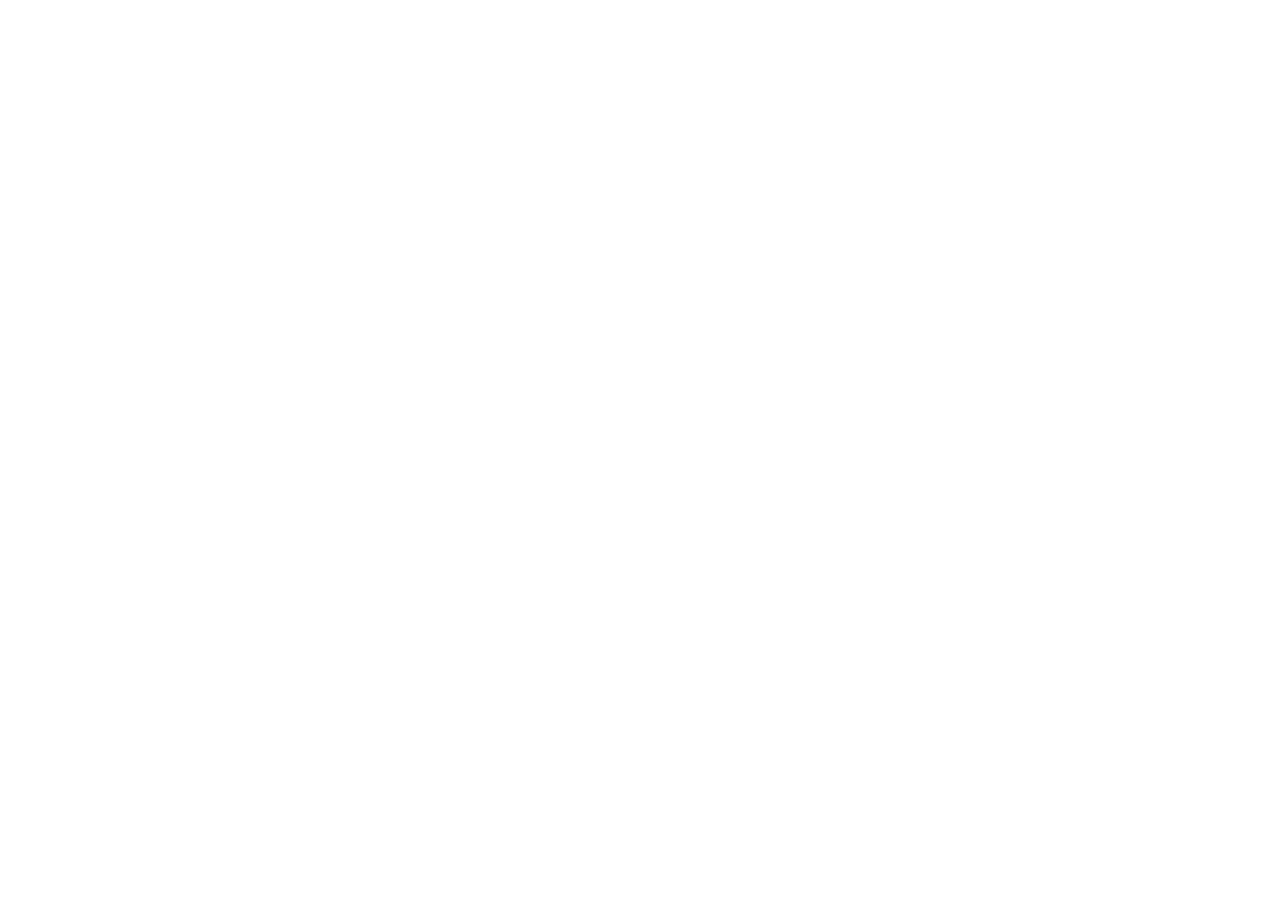
==== src/index.html @ f580fa95 "create new project" ====
<!DOCTYPE html>
<html lang="ko">

<head>
  <meta charset="UTF-8">
  <meta name="viewport" content="width=device-width, initial-scale=1.0">
  <title>My Web Page</title>
</head>

<body>

</body>

</html>
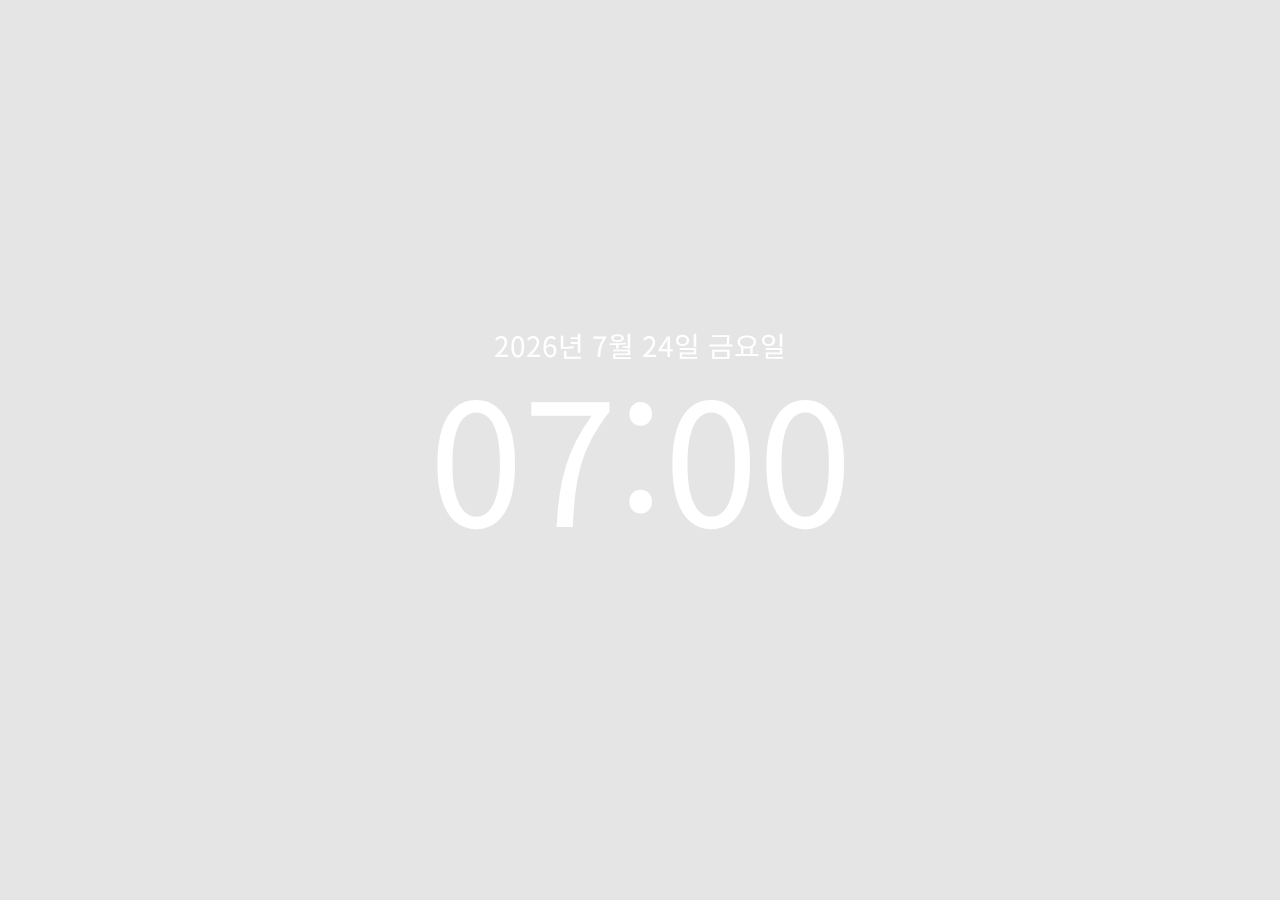
==== commit 0d6bac10: "add clock" ====
--- a/src/index.html
+++ b/src/index.html
@@ -5,10 +5,23 @@
   <meta charset="UTF-8">
   <meta name="viewport" content="width=device-width, initial-scale=1.0">
   <title>My Web Page</title>
+  <link rel="preconnect" href="https://fonts.googleapis.com" />
+  <link rel="preconnect" href="https://fonts.gstatic.com" crossorigin />
+  <link rel="stylesheet" href="https://fonts.googleapis.com/css2?family=Noto+Sans+KR:wght@300;400&display=swap" />
+  <link rel="stylesheet" href="./css/index.css" />
 </head>
 
 <body>
+  <div class="main-container">
+    <div class="main-wrapper">
+      <div class="today-info">
+        <div id="today-date"></div>
+        <div id="now-time"></div>
+      </div>
+    </div>
+  </div>
 
+  <script src="./js/clock.js"></script>
 </body>
 
 </html>--- a/src/css/index.css
+++ b/src/css/index.css
@@ -0,0 +1,46 @@
+:root {
+  --xlarge: 170px;
+  --large: 28px;
+  --medium: 18px;
+  --small: 16px;
+  --xsmall: 14px;
+  --xxsmall: 10px;
+}
+
+body {
+  width: 100%;
+  margin: 0 auto;
+  color: white;
+  font-family: 'Noto Sans KR', sans-serif;
+  background-size: cover;
+  background-position: center;
+  background-image: url('https://images.unsplash.com/photo-1698484072637-9253b9d197b4?q=80&w=3087&auto=format&fit=crop&ixlib=rb-4.0.3&ixid=M3wxMjA3fDB8MHxwaG90by1wYWdlfHx8fGVufDB8fHx8fA%3D%3D');
+  background-repeat: no-repeat;
+  background-attachment: fixed;
+}
+
+.main-container {
+  width: 100%;
+  height: 100vh;
+  display: flex;
+  justify-content: center;
+  align-items: center;
+  position: fixed;
+  background-color: rgba(0, 0, 0, 0.1);
+}
+
+.main-container .main-wrapper {
+  text-align: center;
+}
+
+/* 시계 */
+.main-wrapper #today-date {
+  font-size: var(--large);
+  font-weight: 400;
+}
+
+.main-wrapper #now-time {
+  margin-top: -35px;
+  font-size: var(--xlarge);
+  font-weight: 400;
+}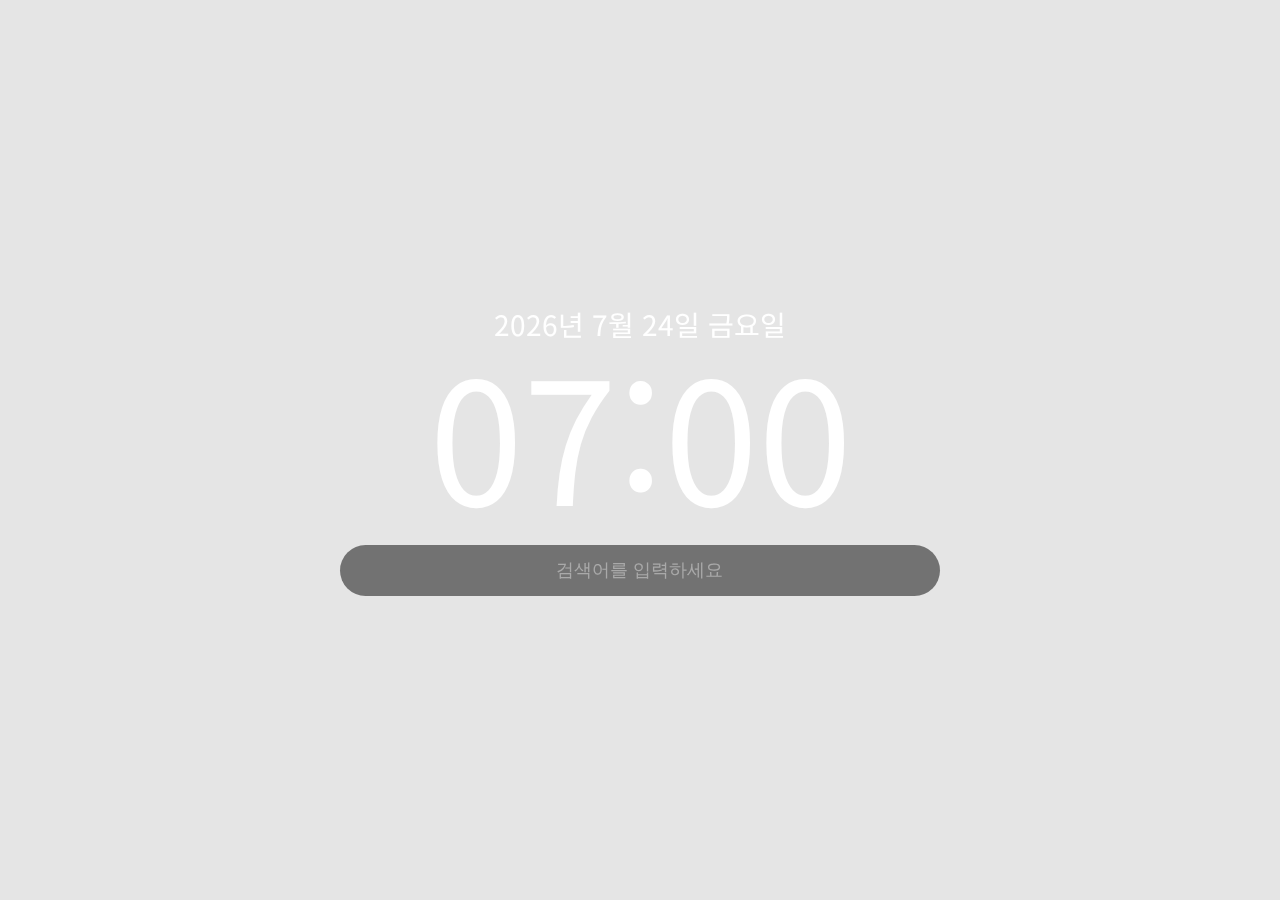
==== commit bf6f92f3: "add search" ====
--- a/src/index.html
+++ b/src/index.html
@@ -18,10 +18,15 @@
         <div id="today-date"></div>
         <div id="now-time"></div>
       </div>
+
+      <div class="search">
+        <input id="search-input" placeholder="검색어를 입력하세요" />
+      </div>
     </div>
   </div>
 
   <script src="./js/clock.js"></script>
+  <script src="./js/search.js"></script>
 </body>
 
 </html>--- a/src/css/index.css
+++ b/src/css/index.css
@@ -26,11 +26,8 @@
   justify-content: center;
   align-items: center;
   position: fixed;
+  text-align: center;
   background-color: rgba(0, 0, 0, 0.1);
-}
-
-.main-container .main-wrapper {
-  text-align: center;
 }
 
 /* 시계 */
@@ -43,4 +40,22 @@
   margin-top: -35px;
   font-size: var(--xlarge);
   font-weight: 400;
+}
+
+/* 검색 */
+.main-wrapper #search-input {
+  width: 600px;
+  margin-top: -10px;
+  padding: 15px 0px;
+  border: 0px;
+  border-radius: 30px;
+  color: white;
+  font-size: var(--medium);
+  text-align: center;
+  background-color: rgba(0, 0, 0, 0.5);
+}
+
+.main-wrapper #search-input::placeholder {
+  color: rgb(169, 169, 169);
+  font-size: var(--medium);
 }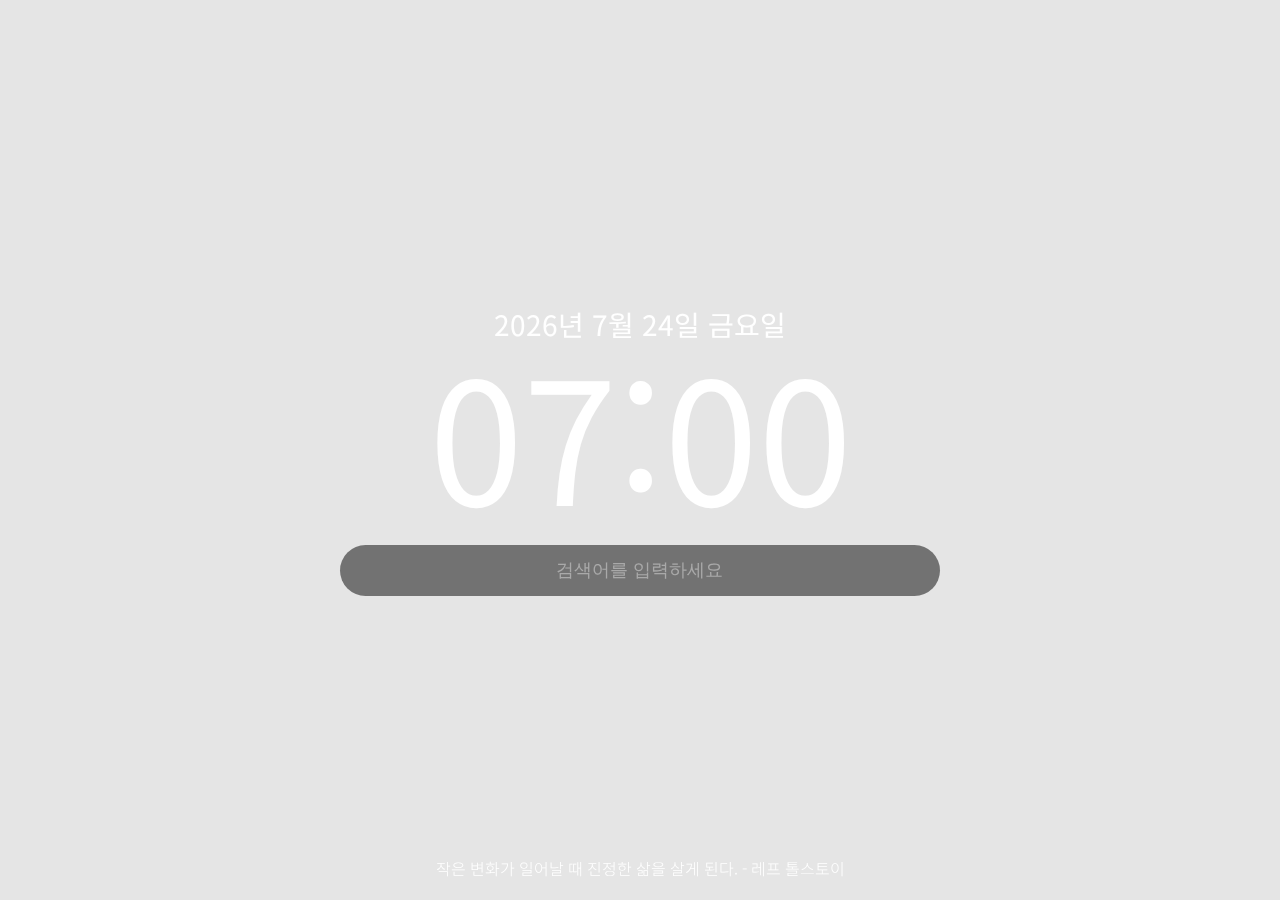
==== commit 7dd40005: "add quote" ====
--- a/src/index.html
+++ b/src/index.html
@@ -22,11 +22,14 @@
       <div class="search">
         <input id="search-input" placeholder="검색어를 입력하세요" />
       </div>
+
+      <div id="quote"></div>
     </div>
   </div>
 
   <script src="./js/clock.js"></script>
   <script src="./js/search.js"></script>
+  <script src="./js/quote.js"></script>
 </body>
 
 </html>--- a/src/css/index.css
+++ b/src/css/index.css
@@ -58,4 +58,15 @@
 .main-wrapper #search-input::placeholder {
   color: rgb(169, 169, 169);
   font-size: var(--medium);
+}
+
+/* 명언 */
+#quote {
+  position: fixed;
+  right: 0;
+  bottom: 0;
+  left: 0;
+  margin-bottom: 20px;
+  font-size: var(--small);
+  font-weight: 300;
 }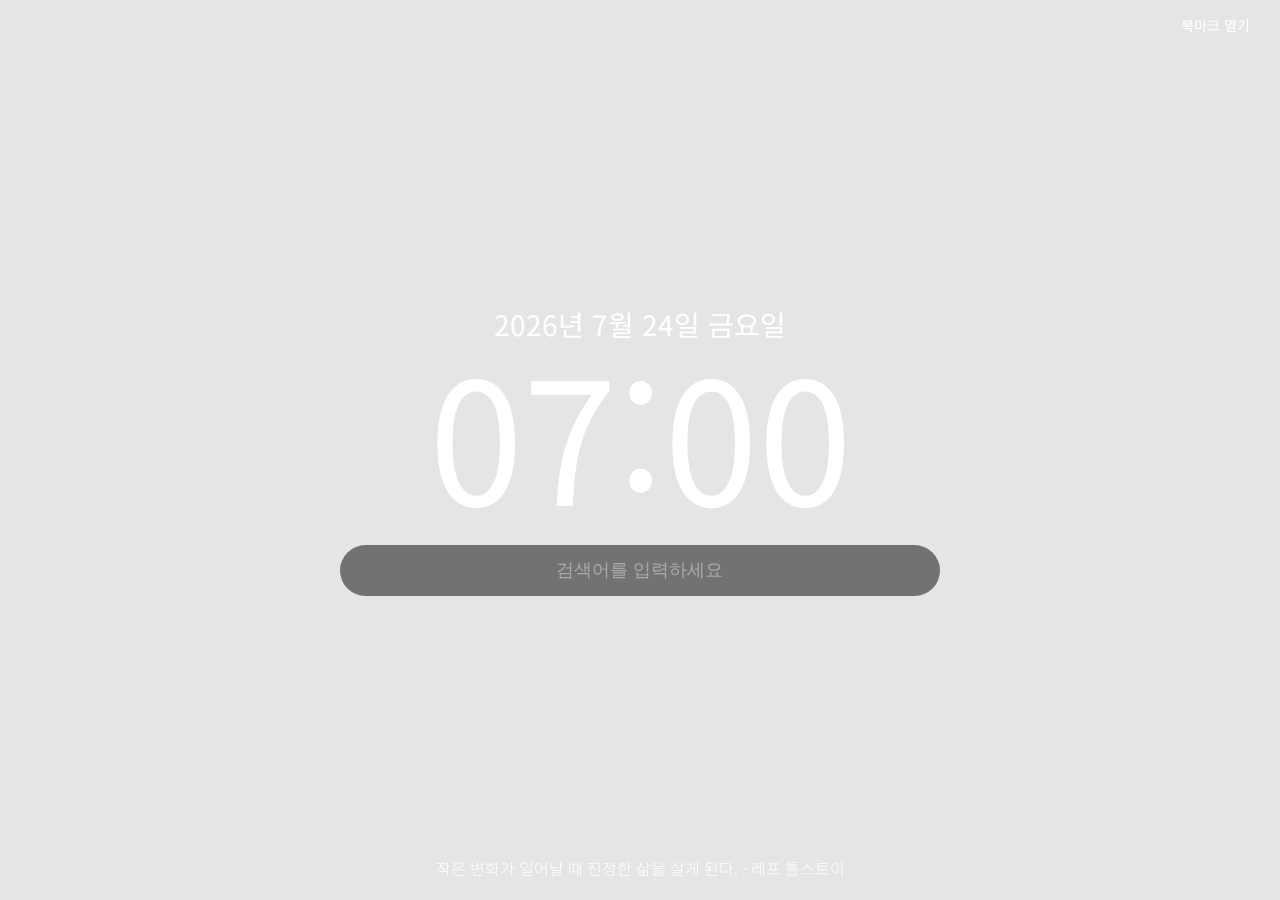
==== commit 6e66c427: "add bookmark toggle" ====
--- a/src/index.html
+++ b/src/index.html
@@ -14,22 +14,38 @@
 <body>
   <div class="main-container">
     <div class="main-wrapper">
+      <!-- clock.js -->
       <div class="today-info">
         <div id="today-date"></div>
         <div id="now-time"></div>
       </div>
 
+      <!-- search.js -->
       <div class="search">
         <input id="search-input" placeholder="검색어를 입력하세요" />
       </div>
 
+      <!-- quote.js -->
       <div id="quote"></div>
+
+      <!-- bookmarkToggle.js -->
+      <div id="bookmark-bar"></div>
+
+      <div id="bookmark-close-btn" class="bookmark-btn close">
+        <div id="bookmark-close-btn-text" class="btn-text">북마크 닫기</div>
+      </div>
+
+      <div id="bookmark-open-btn" class="bookmark-btn open">
+        <div id="bookmark-open-btn-text">북마크 열기</div>
+      </div>
+
     </div>
   </div>
 
   <script src="./js/clock.js"></script>
   <script src="./js/search.js"></script>
   <script src="./js/quote.js"></script>
+  <script src="./js/bookmarkToggle.js"></script>
 </body>
 
 </html>--- a/src/css/index.css
+++ b/src/css/index.css
@@ -30,7 +30,7 @@
   background-color: rgba(0, 0, 0, 0.1);
 }
 
-/* 시계 */
+/* clock */
 .main-wrapper #today-date {
   font-size: var(--large);
   font-weight: 400;
@@ -42,7 +42,7 @@
   font-weight: 400;
 }
 
-/* 검색 */
+/* search */
 .main-wrapper #search-input {
   width: 600px;
   margin-top: -10px;
@@ -60,7 +60,7 @@
   font-size: var(--medium);
 }
 
-/* 명언 */
+/* quote */
 #quote {
   position: fixed;
   right: 0;
@@ -69,4 +69,41 @@
   margin-bottom: 20px;
   font-size: var(--small);
   font-weight: 300;
+}
+
+/* bookmarkBarToggle */
+#bookmark-bar {
+  width: 240px;
+  min-height: calc(100vh - 70px);
+  position: absolute;
+  top: 50px;
+  right: 0px;
+  padding: 10px 30px;
+  color: white;
+  background-color: rgba(0, 0, 0, 0.5);
+}
+
+.bookmark-btn div {
+  cursor: pointer;
+}
+
+.bookmark-btn {
+  width: 240px;
+  height: 20px;
+  display: flex;
+  justify-content: flex-end;
+  position: absolute;
+  top: 0px;
+  right: 0px;
+  padding: 15px 30px;
+  color: white;
+  font-size: var(--xsmall);
+}
+
+.bookmark-btn.close {
+  background-color: rgba(0, 0, 0, 0.5);
+}
+
+.bookmark-btn.open {
+  background-color: rgba(0, 0, 0, 0);
 }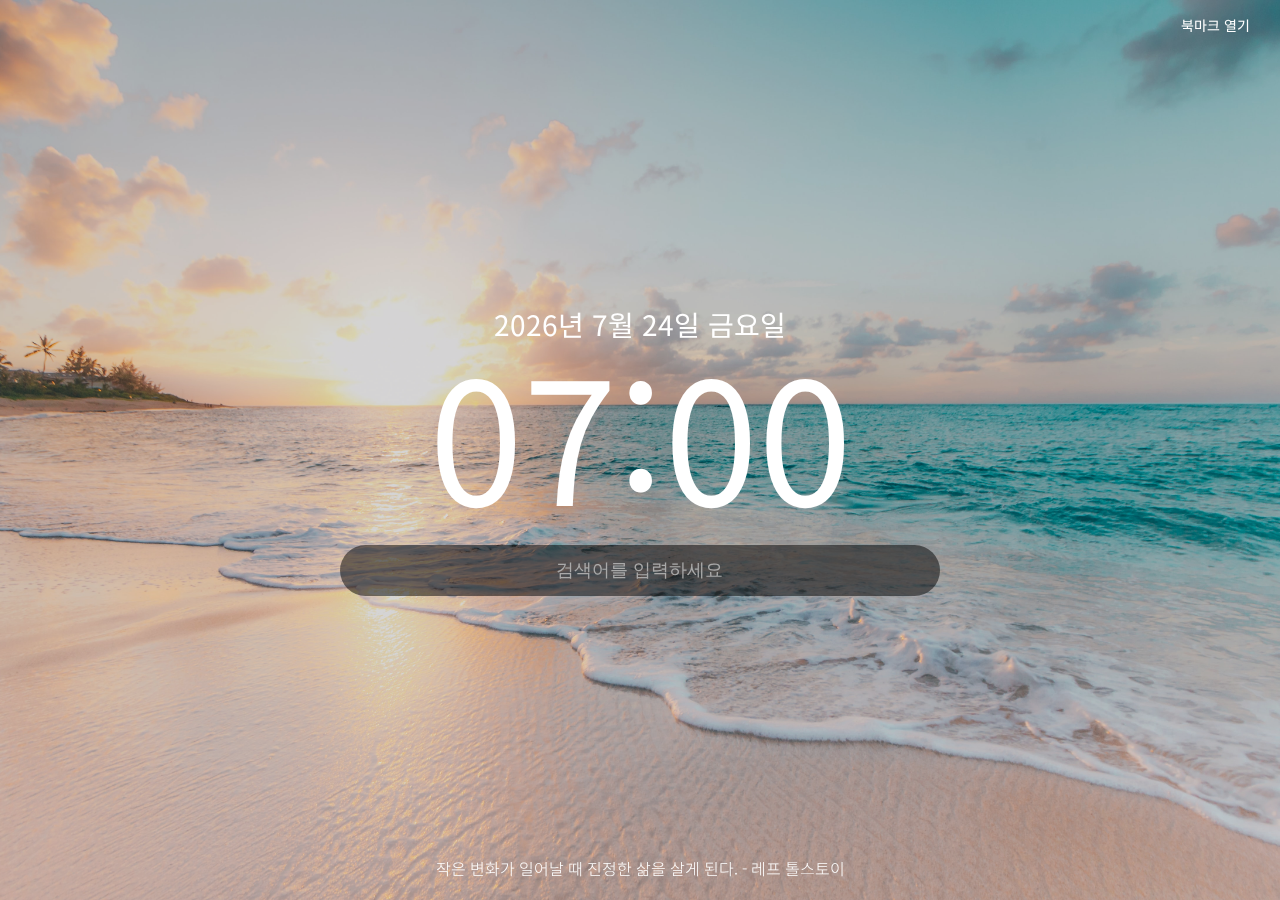
==== commit bdf28bea: "update background image & add favicon" ====
--- a/src/index.html
+++ b/src/index.html
@@ -5,6 +5,7 @@
   <meta charset="UTF-8">
   <meta name="viewport" content="width=device-width, initial-scale=1.0">
   <title>My Web Page</title>
+  <link rel="icon" href="./images/favi.png">
   <link rel="preconnect" href="https://fonts.googleapis.com" />
   <link rel="preconnect" href="https://fonts.gstatic.com" crossorigin />
   <link rel="stylesheet" href="https://fonts.googleapis.com/css2?family=Noto+Sans+KR:wght@300;400&display=swap" />
@@ -30,15 +31,7 @@
 
       <!-- bookmarkToggle.js -->
       <div id="bookmark-bar"></div>
-
-      <div id="bookmark-close-btn" class="bookmark-btn close">
-        <div id="bookmark-close-btn-text" class="btn-text">북마크 닫기</div>
-      </div>
-
-      <div id="bookmark-open-btn" class="bookmark-btn open">
-        <div id="bookmark-open-btn-text">북마크 열기</div>
-      </div>
-
+      <div id="bookmark-button" class="btn-close">북마크 열기</div>
     </div>
   </div>
 
--- a/src/css/index.css
+++ b/src/css/index.css
@@ -12,9 +12,9 @@
   margin: 0 auto;
   color: white;
   font-family: 'Noto Sans KR', sans-serif;
+  background-image: url(../images/bgImg.jpg);
   background-size: cover;
   background-position: center;
-  background-image: url('https://images.unsplash.com/photo-1698484072637-9253b9d197b4?q=80&w=3087&auto=format&fit=crop&ixlib=rb-4.0.3&ixid=M3wxMjA3fDB8MHxwaG90by1wYWdlfHx8fGVufDB8fHx8fA%3D%3D');
   background-repeat: no-repeat;
   background-attachment: fixed;
 }
@@ -83,11 +83,7 @@
   background-color: rgba(0, 0, 0, 0.5);
 }
 
-.bookmark-btn div {
-  cursor: pointer;
-}
-
-.bookmark-btn {
+#bookmark-button {
   width: 240px;
   height: 20px;
   display: flex;
@@ -98,12 +94,13 @@
   padding: 15px 30px;
   color: white;
   font-size: var(--xsmall);
+  cursor: pointer;
 }
 
-.bookmark-btn.close {
-  background-color: rgba(0, 0, 0, 0.5);
+.btn-close {
+  background-color: rgba(0, 0, 0, 0);
 }
 
-.bookmark-btn.open {
-  background-color: rgba(0, 0, 0, 0);
+.btn-open {
+  background-color: rgba(0, 0, 0, 0.5);
 }